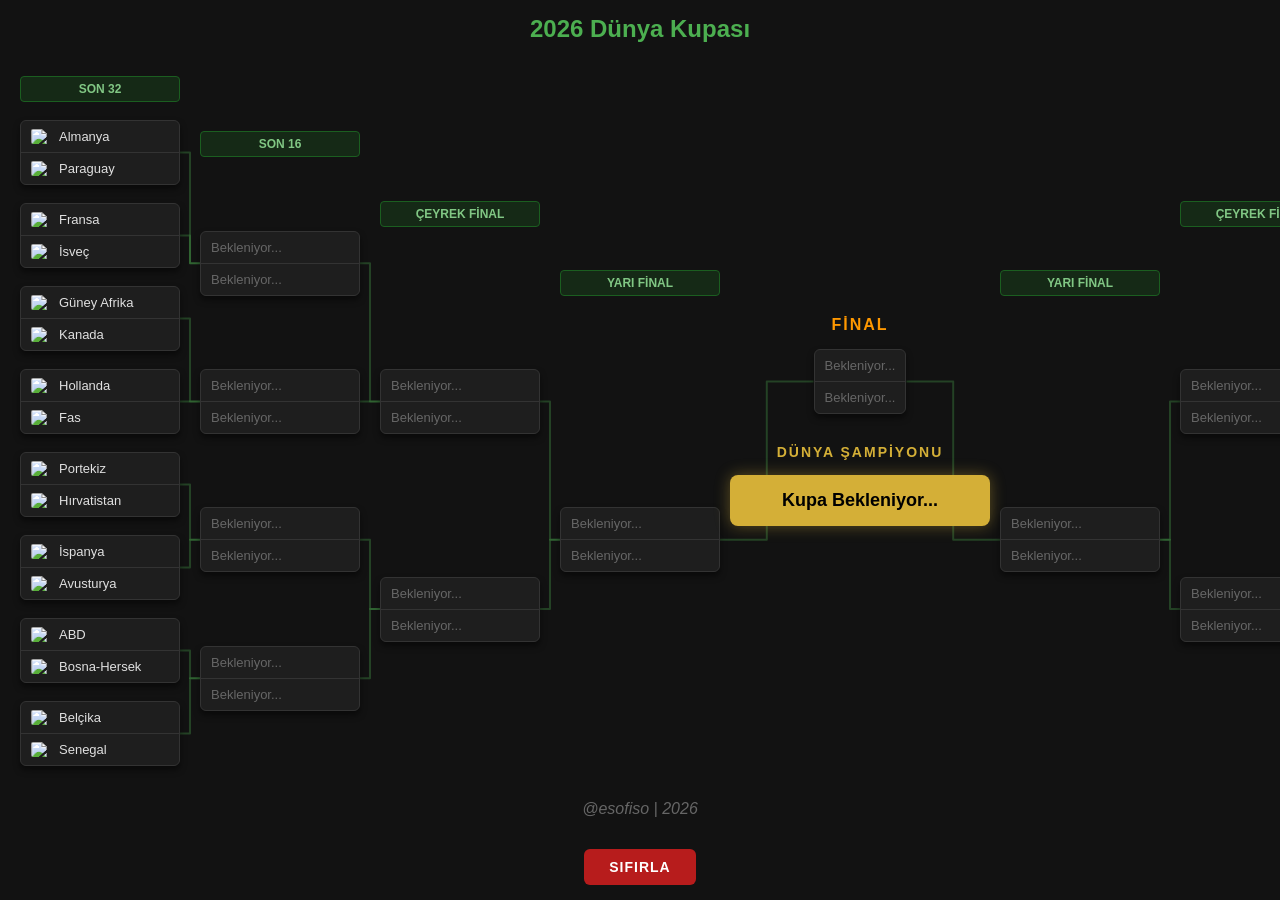
==== index.html @ 363aee72 "Rename agac.html to index.html" ====
<!DOCTYPE html>
<html lang="tr">
<head>
    <meta charset="UTF-8">
    <meta name="viewport" content="width=device-width, initial-scale=1.0">
    <title>2026 Dünya Kupası Tahmin Aracı</title>
    <style>
        :root {
            --bg-color: #121212;
            --text-color: #e0e0e0;
            --match-bg: #1e1e1e;
            --match-border: #333;
            --hover-bg: #2c3e50;
            --header-bg: #1b5e20;
            --header-text: #81c784;
            --champion-bg: #d4af37;
            --champion-text: #000;
        }

        body {
            font-family: 'Segoe UI', Tahoma, Geneva, Verdana, sans-serif;
            background-color: var(--bg-color);
            color: var(--text-color);
            margin: 0;
            padding: 15px 20px;
            box-sizing: border-box;
            display: flex;
            flex-direction: column;
            align-items: center;
            height: 100vh; /* Tam ekran yüksekliği */
            overflow: hidden; /* Kaydırma çubuklarını iptal eder */
        }

        h1 {
            color: #4caf50;
            text-align: center;
            margin: 0 0 15px 0;
            font-size: 24px;
            flex-shrink: 0;
        }

        .tournament-wrapper {
            position: relative;
            display: flex;
            justify-content: space-between;
            align-items: stretch;
            width: 100%;
            max-width: 1600px;
            gap: 15px;
            flex: 1; /* Kalan tüm yüksekliği kaplar */
            min-height: 0; 
        }

        /* Çizgiler için SVG arkaplanı */
        #lines-svg {
            position: absolute;
            top: 0;
            left: 0;
            width: 100%;
            height: 100%;
            pointer-events: none;
            z-index: 0;
        }

        .bracket-side {
            display: flex;
            flex: 1;
            gap: 20px;
            z-index: 1;
        }

        .bracket-side.right {
            flex-direction: row-reverse;
        }

        .center-stage {
            display: flex;
            flex-direction: column;
            justify-content: center;
            align-items: center;
            min-width: 260px;
            padding: 0 10px;
            z-index: 1;
        }

        .round {
            display: flex;
            flex-direction: column;
            justify-content: space-evenly; /* Maçların aralarını eşit açarak tam ekrana yayar */
            height: 100%;
            flex: 1;
            min-width: 160px;
        }

        .round-title {
            text-align: center;
            font-size: 12px;
            font-weight: bold;
            color: var(--header-text);
            padding: 5px;
            background-color: rgba(27, 94, 32, 0.3);
            border-radius: 4px;
            border: 1px solid var(--header-bg);
            text-transform: uppercase;
            position: relative;
            z-index: 2;
            flex-shrink: 0;
        }

        .match {
            display: flex;
            flex-direction: column;
            background: var(--match-bg);
            border: 1px solid var(--match-border);
            border-radius: 6px;
            overflow: hidden;
            box-shadow: 0 4px 6px rgba(0,0,0,0.5);
            position: relative;
            z-index: 2;
        }

        .team {
            padding: 8px 10px;
            cursor: pointer;
            transition: all 0.2s;
            display: flex;
            align-items: center;
            border-bottom: 1px solid var(--match-border);
            font-size: 13px;
        }

        .team:last-child {
            border-bottom: none;
        }

        .team:hover:not(.winner) {
            background-color: var(--hover-bg);
        }

        .team.empty {
            color: #666;
            cursor: default;
        }

        .team.empty:hover {
            background-color: var(--match-bg);
        }

        .team.winner {
            background-color: #1b5e20;
            color: #ffffff;
            font-weight: bold;
        }

        .team.winner:hover {
            background-color: #2e7d32;
        }

        .flag {
            width: 20px;
            height: 15px;
            margin-right: 8px;
            border-radius: 2px;
            object-fit: cover;
        }

        .final-title {
            text-align: center;
            font-weight: bold;
            margin-bottom: 15px;
            font-size: 16px;
            text-transform: uppercase;
            letter-spacing: 2px;
            color: #ff9800;
        }

        .champion-container {
            text-align: center;
            margin-top: 30px;
            width: 100%;
        }

        .champion {
            padding: 15px;
            font-size: 18px;
            font-weight: bold;
            border-radius: 8px;
            display: flex;
            align-items: center;
            justify-content: center;
            transition: all 0.3s ease;
            background-color: var(--champion-bg);
            color: var(--champion-text);
            box-shadow: 0 0 15px rgba(212, 175, 55, 0.4);
        }

        .champion .flag {
            width: 28px;
            height: 20px;
            margin-right: 10px;
        }

        .reset-btn {
            margin-top: 15px;
            padding: 10px 25px;
            font-size: 14px;
            background-color: #b71c1c;
            color: white;
            border: none;
            border-radius: 6px;
            cursor: pointer;
            transition: background 0.2s;
            text-transform: uppercase;
            font-weight: bold;
            letter-spacing: 1px;
            z-index: 2;
            flex-shrink: 0;
        }

        .reset-btn:hover { background-color: #d32f2f; }
    </style>
</head>
<body>

    <h1>2026 Dünya Kupası</h1>

    <div class="tournament-wrapper">
        <svg id="lines-svg"></svg>
        <div id="tournament" style="display: flex; width: 100%; justify-content: space-between; height: 100%;">
            </div>
    </div>    
    
<footer>
    <p style="color: #666; font-style: italic;">@esofiso | 2026</p>
</footer>

    <button class="reset-btn" onclick="initBracket()">Sıfırla</button>

    <script>
        const leftInitial = [
            [{name: "Almanya", code: "de"}, {name: "Paraguay", code: "py"}],
            [{name: "Fransa", code: "fr"}, {name: "İsveç", code: "se"}],
            [{name: "Güney Afrika", code: "za"}, {name: "Kanada", code: "ca"}],
            [{name: "Hollanda", code: "nl"}, {name: "Fas", code: "ma"}],
            [{name: "Portekiz", code: "pt"}, {name: "Hırvatistan", code: "hr"}],
            [{name: "İspanya", code: "es"}, {name: "Avusturya", code: "at"}],
            [{name: "ABD", code: "us"}, {name: "Bosna-Hersek", code: "ba"}],
            [{name: "Belçika", code: "be"}, {name: "Senegal", code: "sn"}]
        ];

        const rightInitial = [
            [{name: "Brezilya", code: "br"}, {name: "Japonya", code: "jp"}],
            [{name: "Fildişi Sahili", code: "ci"}, {name: "Norveç", code: "no"}],
            [{name: "Meksika", code: "mx"}, {name: "Ekvador", code: "ec"}],
            [{name: "İngiltere", code: "gb-eng"}, {name: "Kongo DC", code: "cd"}],
            [{name: "Arjantin", code: "ar"}, {name: "Yeşil Burun Ad.", code: "cv"}],
            [{name: "Avustralya", code: "au"}, {name: "Mısır", code: "eg"}],
            [{name: "İsviçre", code: "ch"}, {name: "Cezayir", code: "dz"}],
            [{name: "Kolombiya", code: "co"}, {name: "Gana", code: "gh"}]
        ];

        let state = { 
            left: [], right: [], 
            final: [null, null], 
            champion: null
        };
        
        const roundNames = ["Son 32", "Son 16", "Çeyrek Final", "Yarı Final"];

        function createEmptyRounds(initialData) {
            let rounds = [initialData];
            let matchCount = initialData.length;
            while (matchCount > 1) {
                matchCount /= 2;
                rounds.push(Array.from({ length: matchCount }, () => [null, null]));
            }
            return rounds;
        }

        function initBracket() {
            state.left = createEmptyRounds(leftInitial);
            state.right = createEmptyRounds(rightInitial);
            state.final = [null, null];
            state.champion = null;
            render();
        }

        function getFlagImg(code) {
            if (!code) return '';
            return `<img src="https://flagcdn.com/w40/${code}.png" class="flag" alt="flag">`;
        }

        function isWinner(team, roundIndex, matchIndex, side) {
            if (!team) return false;
            if (side === 'final') return state.champion && state.champion.code === team.code;
            
            if (roundIndex === 3) { 
                const slot = side === 'left' ? 0 : 1;
                return state.final[slot] && state.final[slot].code === team.code;
            }
            const nextMatch = Math.floor(matchIndex / 2);
            const nextSlot = matchIndex % 2;
            const advancedTeam = state[side][roundIndex + 1][nextMatch][nextSlot];
            return advancedTeam && advancedTeam.code === team.code;
        }

        function advanceTeam(side, roundIndex, matchIndex, teamIndex) {
            const team = state[side][roundIndex][matchIndex][teamIndex];
            if (!team) return;

            if (roundIndex === 3) { 
                state.final[side === 'left' ? 0 : 1] = team;
                if (state.champion && state.champion.code !== team.code) state.champion = null; 
            } else {
                const nextMatch = Math.floor(matchIndex / 2);
                const nextSlot = matchIndex % 2;
                const oldTeam = state[side][roundIndex + 1][nextMatch][nextSlot];
                
                state[side][roundIndex + 1][nextMatch][nextSlot] = team;
                
                if (oldTeam && oldTeam.code !== team.code) {
                    removeTeamFromLaterRounds(side, roundIndex + 1, nextMatch, oldTeam.code);
                }
            }
            render();
        }

        function advanceToChampion(teamIndex) {
            const team = state.final[teamIndex];
            if (!team) return;
            state.champion = team;
            render();
        }

        function removeTeamFromLaterRounds(side, startRound, startMatch, teamCode) {
            let currMatch = startMatch;
            for (let r = startRound; r <= 3; r++) {
                if (r === 3) {
                    const finalSlot = side === 'left' ? 0 : 1;
                    if (state.final[finalSlot] && state.final[finalSlot].code === teamCode) {
                        state.final[finalSlot] = null;
                        if (state.champion && state.champion.code === teamCode) state.champion = null;
                    }
                } else {
                    const nextMatch = Math.floor(currMatch / 2);
                    const nextSlot = currMatch % 2;
                    if (state[side][r + 1][nextMatch][nextSlot] && state[side][r + 1][nextMatch][nextSlot].code === teamCode) {
                        state[side][r + 1][nextMatch][nextSlot] = null;
                    }
                    currMatch = nextMatch;
                }
            }
        }

        function createMatchHTML(match, roundIndex, matchIndex, side) {
            let html = `<div class="match" id="match-${side}-${roundIndex}-${matchIndex}">`;
            match.forEach((team, teamIndex) => {
                const isEmpty = !team;
                const winClass = isWinner(team, roundIndex, matchIndex, side) ? 'winner' : '';
                
                let clickAction = '';
                if (!isEmpty) {
                    if (side === 'final') clickAction = `onclick="advanceToChampion(${teamIndex})"`;
                    else clickAction = `onclick="advanceTeam('${side}', ${roundIndex}, ${matchIndex}, ${teamIndex})"`;
                }
                
                html += `
                    <div class="team ${isEmpty ? 'empty' : ''} ${winClass}" ${clickAction}>
                        ${isEmpty ? '' : getFlagImg(team.code)}
                        ${isEmpty ? 'Bekleniyor...' : team.name}
                    </div>
                `;
            });
            html += `</div>`;
            return html;
        }

        function renderSide(sideName) {
            const sideData = state[sideName];
            let html = `<div class="bracket-side ${sideName}">`;
            
            sideData.forEach((round, roundIndex) => {
                html += `<div class="round">
                            <div class="round-title">${roundNames[roundIndex]}</div>`;
                round.forEach((match, matchIndex) => {
                    html += createMatchHTML(match, roundIndex, matchIndex, sideName);
                });
                html += `</div>`;
            });
            html += `</div>`;
            return html;
        }

        function renderCenter() {
            let html = `<div class="center-stage">
                <div class="final-title">FİNAL</div>
                ${createMatchHTML(state.final, null, null, 'final')}
                <div class="champion-container">
                    <div class="final-title" style="color: #d4af37; font-size: 14px; margin-top:0;">DÜNYA ŞAMPİYONU</div>
                    <div class="champion">
                        ${state.champion ? getFlagImg(state.champion.code) + state.champion.name : 'Kupa Bekleniyor...'}
                    </div>
                </div>
            </div>`;
            return html;
        }

        function drawLines() {
            const svg = document.getElementById('lines-svg');
            svg.innerHTML = '';
            let paths = '';
            const svgRect = svg.getBoundingClientRect();

            const drawPath = (el1, el2, direction) => {
                if (!el1 || !el2) return;
                const r1 = el1.getBoundingClientRect();
                const r2 = el2.getBoundingClientRect();

                const y1 = r1.top + r1.height / 2 - svgRect.top;
                const y2 = r2.top + r2.height / 2 - svgRect.top;
                let x1, x2;

                if (direction === 'right') {
                    x1 = r1.right - svgRect.left;
                    x2 = r2.left - svgRect.left;
                } else {
                    x1 = r1.left - svgRect.left;
                    x2 = r2.right - svgRect.left;
                }

                const midX = (x1 + x2) / 2;
                paths += `<path d="M ${x1} ${y1} L ${midX} ${y1} L ${midX} ${y2} L ${x2} ${y2}" 
                                stroke="#4caf50" stroke-width="2" fill="none" stroke-opacity="0.3" stroke-linejoin="round" />`;
            };

            for (let r = 0; r < 3; r++) {
                for (let m = 0; m < state.left[r].length; m++) {
                    let el1 = document.getElementById(`match-left-${r}-${m}`);
                    let el2 = document.getElementById(`match-left-${r+1}-${Math.floor(m/2)}`);
                    drawPath(el1, el2, 'right');
                }
            }
            drawPath(document.getElementById('match-left-3-0'), document.getElementById('match-final-null-null'), 'right');

            for (let r = 0; r < 3; r++) {
                for (let m = 0; m < state.right[r].length; m++) {
                    let el1 = document.getElementById(`match-right-${r}-${m}`);
                    let el2 = document.getElementById(`match-right-${r+1}-${Math.floor(m/2)}`);
                    drawPath(el1, el2, 'left');
                }
            }
            drawPath(document.getElementById('match-right-3-0'), document.getElementById('match-final-null-null'), 'left');

            svg.innerHTML = paths;
        }

        function render() {
            const container = document.getElementById('tournament');
            container.innerHTML = renderSide('left') + renderCenter() + renderSide('right');
            requestAnimationFrame(() => { drawLines(); });
        }

        window.addEventListener('resize', drawLines);

        initBracket();
    </script>
</body>
</html>
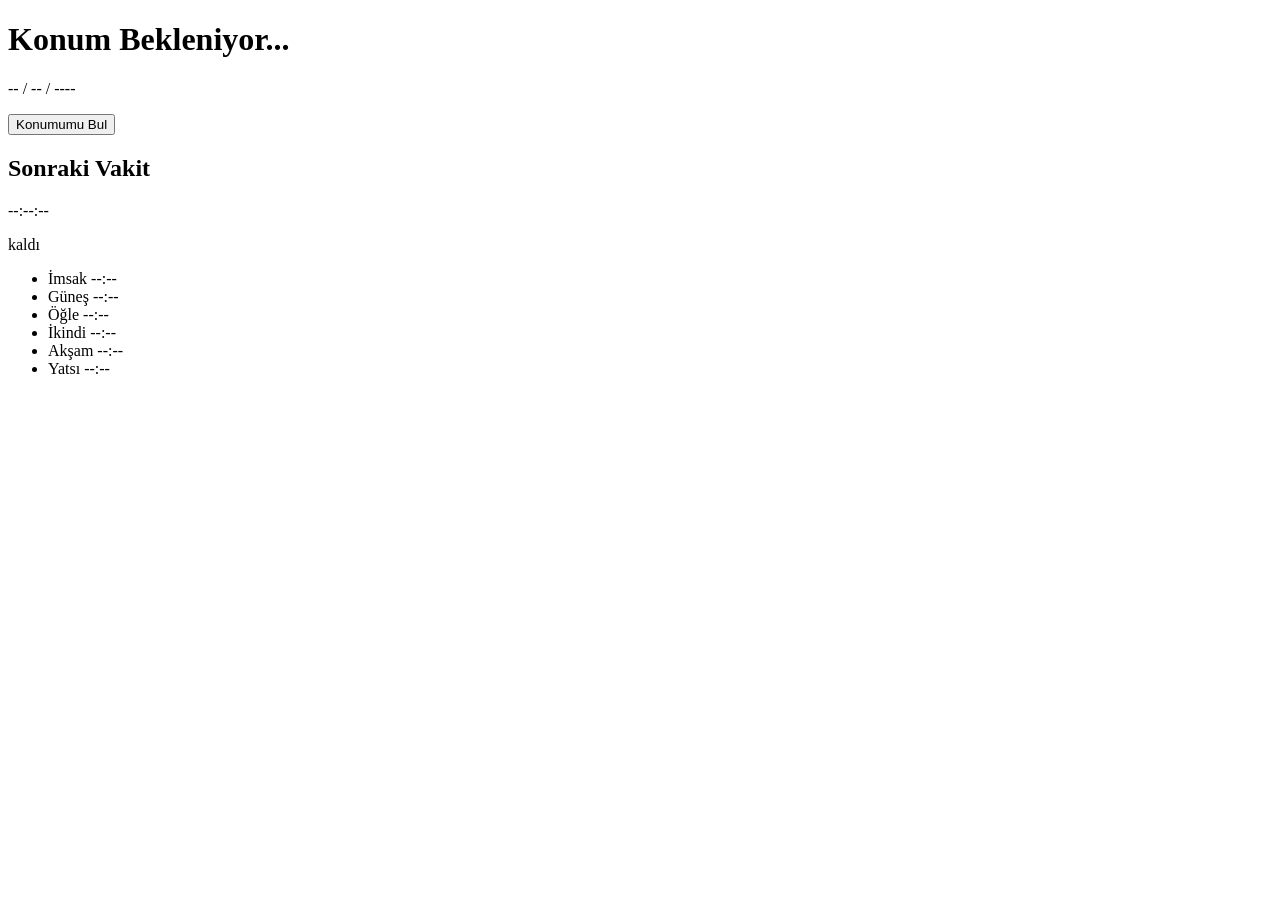
==== commit 2226c327: "Update index.html" ====
--- a/index.html
+++ b/index.html
@@ -3,466 +3,60 @@
 <head>
     <meta charset="UTF-8">
     <meta name="viewport" content="width=device-width, initial-scale=1.0">
-    <title>2026 Dünya Kupası Tahmin Aracı</title>
-    <style>
-        :root {
-            --bg-color: #121212;
-            --text-color: #e0e0e0;
-            --match-bg: #1e1e1e;
-            --match-border: #333;
-            --hover-bg: #2c3e50;
-            --header-bg: #1b5e20;
-            --header-text: #81c784;
-            --champion-bg: #d4af37;
-            --champion-text: #000;
-        }
-
-        body {
-            font-family: 'Segoe UI', Tahoma, Geneva, Verdana, sans-serif;
-            background-color: var(--bg-color);
-            color: var(--text-color);
-            margin: 0;
-            padding: 15px 20px;
-            box-sizing: border-box;
-            display: flex;
-            flex-direction: column;
-            align-items: center;
-            height: 100vh; /* Tam ekran yüksekliği */
-            overflow: hidden; /* Kaydırma çubuklarını iptal eder */
-        }
-
-        h1 {
-            color: #4caf50;
-            text-align: center;
-            margin: 0 0 15px 0;
-            font-size: 24px;
-            flex-shrink: 0;
-        }
-
-        .tournament-wrapper {
-            position: relative;
-            display: flex;
-            justify-content: space-between;
-            align-items: stretch;
-            width: 100%;
-            max-width: 1600px;
-            gap: 15px;
-            flex: 1; /* Kalan tüm yüksekliği kaplar */
-            min-height: 0; 
-        }
-
-        /* Çizgiler için SVG arkaplanı */
-        #lines-svg {
-            position: absolute;
-            top: 0;
-            left: 0;
-            width: 100%;
-            height: 100%;
-            pointer-events: none;
-            z-index: 0;
-        }
-
-        .bracket-side {
-            display: flex;
-            flex: 1;
-            gap: 20px;
-            z-index: 1;
-        }
-
-        .bracket-side.right {
-            flex-direction: row-reverse;
-        }
-
-        .center-stage {
-            display: flex;
-            flex-direction: column;
-            justify-content: center;
-            align-items: center;
-            min-width: 260px;
-            padding: 0 10px;
-            z-index: 1;
-        }
-
-        .round {
-            display: flex;
-            flex-direction: column;
-            justify-content: space-evenly; /* Maçların aralarını eşit açarak tam ekrana yayar */
-            height: 100%;
-            flex: 1;
-            min-width: 160px;
-        }
-
-        .round-title {
-            text-align: center;
-            font-size: 12px;
-            font-weight: bold;
-            color: var(--header-text);
-            padding: 5px;
-            background-color: rgba(27, 94, 32, 0.3);
-            border-radius: 4px;
-            border: 1px solid var(--header-bg);
-            text-transform: uppercase;
-            position: relative;
-            z-index: 2;
-            flex-shrink: 0;
-        }
-
-        .match {
-            display: flex;
-            flex-direction: column;
-            background: var(--match-bg);
-            border: 1px solid var(--match-border);
-            border-radius: 6px;
-            overflow: hidden;
-            box-shadow: 0 4px 6px rgba(0,0,0,0.5);
-            position: relative;
-            z-index: 2;
-        }
-
-        .team {
-            padding: 8px 10px;
-            cursor: pointer;
-            transition: all 0.2s;
-            display: flex;
-            align-items: center;
-            border-bottom: 1px solid var(--match-border);
-            font-size: 13px;
-        }
-
-        .team:last-child {
-            border-bottom: none;
-        }
-
-        .team:hover:not(.winner) {
-            background-color: var(--hover-bg);
-        }
-
-        .team.empty {
-            color: #666;
-            cursor: default;
-        }
-
-        .team.empty:hover {
-            background-color: var(--match-bg);
-        }
-
-        .team.winner {
-            background-color: #1b5e20;
-            color: #ffffff;
-            font-weight: bold;
-        }
-
-        .team.winner:hover {
-            background-color: #2e7d32;
-        }
-
-        .flag {
-            width: 20px;
-            height: 15px;
-            margin-right: 8px;
-            border-radius: 2px;
-            object-fit: cover;
-        }
-
-        .final-title {
-            text-align: center;
-            font-weight: bold;
-            margin-bottom: 15px;
-            font-size: 16px;
-            text-transform: uppercase;
-            letter-spacing: 2px;
-            color: #ff9800;
-        }
-
-        .champion-container {
-            text-align: center;
-            margin-top: 30px;
-            width: 100%;
-        }
-
-        .champion {
-            padding: 15px;
-            font-size: 18px;
-            font-weight: bold;
-            border-radius: 8px;
-            display: flex;
-            align-items: center;
-            justify-content: center;
-            transition: all 0.3s ease;
-            background-color: var(--champion-bg);
-            color: var(--champion-text);
-            box-shadow: 0 0 15px rgba(212, 175, 55, 0.4);
-        }
-
-        .champion .flag {
-            width: 28px;
-            height: 20px;
-            margin-right: 10px;
-        }
-
-        .reset-btn {
-            margin-top: 15px;
-            padding: 10px 25px;
-            font-size: 14px;
-            background-color: #b71c1c;
-            color: white;
-            border: none;
-            border-radius: 6px;
-            cursor: pointer;
-            transition: background 0.2s;
-            text-transform: uppercase;
-            font-weight: bold;
-            letter-spacing: 1px;
-            z-index: 2;
-            flex-shrink: 0;
-        }
-
-        .reset-btn:hover { background-color: #d32f2f; }
-    </style>
+    <title>Namaz Vakitleri & Geri Sayım</title>
+    
+    <link href="https://fonts.googleapis.com/css2?family=Inter:wght@300;400;600;700&display=swap" rel="stylesheet">
+    
+    <link rel="stylesheet" href="style.css">
 </head>
 <body>
+    <main class="container">
+        
+        <header class="header-section">
+            <h1 id="location-text">Konum Bekleniyor...</h1>
+            <p id="date-text">-- / -- / ----</p>
+            <button id="get-location-btn" class="btn-primary">Konumumu Bul</button>
+        </header>
 
-    <h1>2026 Dünya Kupası</h1>
+        <section class="countdown-section">
+            <h2 id="next-prayer-name">Sonraki Vakit</h2>
+            <div class="countdown-timer" id="countdown-timer">
+                --:--:--
+            </div>
+            <p class="kalan-sure-etiketi">kaldı</p>
+        </section>
 
-    <div class="tournament-wrapper">
-        <svg id="lines-svg"></svg>
-        <div id="tournament" style="display: flex; width: 100%; justify-content: space-between; height: 100%;">
-            </div>
-    </div>    
-    
-<footer>
-    <p style="color: #666; font-style: italic;">@esofiso | 2026</p>
-</footer>
+        <section class="times-section">
+            <ul class="times-list" id="times-list">
+                <li class="time-card" id="card-imsak">
+                    <span class="vakit-adi">İmsak</span>
+                    <span class="vakit-saati" id="time-imsak">--:--</span>
+                </li>
+                <li class="time-card" id="card-gunes">
+                    <span class="vakit-adi">Güneş</span>
+                    <span class="vakit-saati" id="time-gunes">--:--</span>
+                </li>
+                <li class="time-card" id="card-ogle">
+                    <span class="vakit-adi">Öğle</span>
+                    <span class="vakit-saati" id="time-ogle">--:--</span>
+                </li>
+                <li class="time-card" id="card-ikindi">
+                    <span class="vakit-adi">İkindi</span>
+                    <span class="vakit-saati" id="time-ikindi">--:--</span>
+                </li>
+                <li class="time-card" id="card-aksam">
+                    <span class="vakit-adi">Akşam</span>
+                    <span class="vakit-saati" id="time-aksam">--:--</span>
+                </li>
+                <li class="time-card" id="card-yatsi">
+                    <span class="vakit-adi">Yatsı</span>
+                    <span class="vakit-saati" id="time-yatsi">--:--</span>
+                </li>
+            </ul>
+        </section>
+        
+    </main>
 
-    <button class="reset-btn" onclick="initBracket()">Sıfırla</button>
-
-    <script>
-        const leftInitial = [
-            [{name: "Almanya", code: "de"}, {name: "Paraguay", code: "py"}],
-            [{name: "Fransa", code: "fr"}, {name: "İsveç", code: "se"}],
-            [{name: "Güney Afrika", code: "za"}, {name: "Kanada", code: "ca"}],
-            [{name: "Hollanda", code: "nl"}, {name: "Fas", code: "ma"}],
-            [{name: "Portekiz", code: "pt"}, {name: "Hırvatistan", code: "hr"}],
-            [{name: "İspanya", code: "es"}, {name: "Avusturya", code: "at"}],
-            [{name: "ABD", code: "us"}, {name: "Bosna-Hersek", code: "ba"}],
-            [{name: "Belçika", code: "be"}, {name: "Senegal", code: "sn"}]
-        ];
-
-        const rightInitial = [
-            [{name: "Brezilya", code: "br"}, {name: "Japonya", code: "jp"}],
-            [{name: "Fildişi Sahili", code: "ci"}, {name: "Norveç", code: "no"}],
-            [{name: "Meksika", code: "mx"}, {name: "Ekvador", code: "ec"}],
-            [{name: "İngiltere", code: "gb-eng"}, {name: "Kongo DC", code: "cd"}],
-            [{name: "Arjantin", code: "ar"}, {name: "Yeşil Burun Ad.", code: "cv"}],
-            [{name: "Avustralya", code: "au"}, {name: "Mısır", code: "eg"}],
-            [{name: "İsviçre", code: "ch"}, {name: "Cezayir", code: "dz"}],
-            [{name: "Kolombiya", code: "co"}, {name: "Gana", code: "gh"}]
-        ];
-
-        let state = { 
-            left: [], right: [], 
-            final: [null, null], 
-            champion: null
-        };
-        
-        const roundNames = ["Son 32", "Son 16", "Çeyrek Final", "Yarı Final"];
-
-        function createEmptyRounds(initialData) {
-            let rounds = [initialData];
-            let matchCount = initialData.length;
-            while (matchCount > 1) {
-                matchCount /= 2;
-                rounds.push(Array.from({ length: matchCount }, () => [null, null]));
-            }
-            return rounds;
-        }
-
-        function initBracket() {
-            state.left = createEmptyRounds(leftInitial);
-            state.right = createEmptyRounds(rightInitial);
-            state.final = [null, null];
-            state.champion = null;
-            render();
-        }
-
-        function getFlagImg(code) {
-            if (!code) return '';
-            return `<img src="https://flagcdn.com/w40/${code}.png" class="flag" alt="flag">`;
-        }
-
-        function isWinner(team, roundIndex, matchIndex, side) {
-            if (!team) return false;
-            if (side === 'final') return state.champion && state.champion.code === team.code;
-            
-            if (roundIndex === 3) { 
-                const slot = side === 'left' ? 0 : 1;
-                return state.final[slot] && state.final[slot].code === team.code;
-            }
-            const nextMatch = Math.floor(matchIndex / 2);
-            const nextSlot = matchIndex % 2;
-            const advancedTeam = state[side][roundIndex + 1][nextMatch][nextSlot];
-            return advancedTeam && advancedTeam.code === team.code;
-        }
-
-        function advanceTeam(side, roundIndex, matchIndex, teamIndex) {
-            const team = state[side][roundIndex][matchIndex][teamIndex];
-            if (!team) return;
-
-            if (roundIndex === 3) { 
-                state.final[side === 'left' ? 0 : 1] = team;
-                if (state.champion && state.champion.code !== team.code) state.champion = null; 
-            } else {
-                const nextMatch = Math.floor(matchIndex / 2);
-                const nextSlot = matchIndex % 2;
-                const oldTeam = state[side][roundIndex + 1][nextMatch][nextSlot];
-                
-                state[side][roundIndex + 1][nextMatch][nextSlot] = team;
-                
-                if (oldTeam && oldTeam.code !== team.code) {
-                    removeTeamFromLaterRounds(side, roundIndex + 1, nextMatch, oldTeam.code);
-                }
-            }
-            render();
-        }
-
-        function advanceToChampion(teamIndex) {
-            const team = state.final[teamIndex];
-            if (!team) return;
-            state.champion = team;
-            render();
-        }
-
-        function removeTeamFromLaterRounds(side, startRound, startMatch, teamCode) {
-            let currMatch = startMatch;
-            for (let r = startRound; r <= 3; r++) {
-                if (r === 3) {
-                    const finalSlot = side === 'left' ? 0 : 1;
-                    if (state.final[finalSlot] && state.final[finalSlot].code === teamCode) {
-                        state.final[finalSlot] = null;
-                        if (state.champion && state.champion.code === teamCode) state.champion = null;
-                    }
-                } else {
-                    const nextMatch = Math.floor(currMatch / 2);
-                    const nextSlot = currMatch % 2;
-                    if (state[side][r + 1][nextMatch][nextSlot] && state[side][r + 1][nextMatch][nextSlot].code === teamCode) {
-                        state[side][r + 1][nextMatch][nextSlot] = null;
-                    }
-                    currMatch = nextMatch;
-                }
-            }
-        }
-
-        function createMatchHTML(match, roundIndex, matchIndex, side) {
-            let html = `<div class="match" id="match-${side}-${roundIndex}-${matchIndex}">`;
-            match.forEach((team, teamIndex) => {
-                const isEmpty = !team;
-                const winClass = isWinner(team, roundIndex, matchIndex, side) ? 'winner' : '';
-                
-                let clickAction = '';
-                if (!isEmpty) {
-                    if (side === 'final') clickAction = `onclick="advanceToChampion(${teamIndex})"`;
-                    else clickAction = `onclick="advanceTeam('${side}', ${roundIndex}, ${matchIndex}, ${teamIndex})"`;
-                }
-                
-                html += `
-                    <div class="team ${isEmpty ? 'empty' : ''} ${winClass}" ${clickAction}>
-                        ${isEmpty ? '' : getFlagImg(team.code)}
-                        ${isEmpty ? 'Bekleniyor...' : team.name}
-                    </div>
-                `;
-            });
-            html += `</div>`;
-            return html;
-        }
-
-        function renderSide(sideName) {
-            const sideData = state[sideName];
-            let html = `<div class="bracket-side ${sideName}">`;
-            
-            sideData.forEach((round, roundIndex) => {
-                html += `<div class="round">
-                            <div class="round-title">${roundNames[roundIndex]}</div>`;
-                round.forEach((match, matchIndex) => {
-                    html += createMatchHTML(match, roundIndex, matchIndex, sideName);
-                });
-                html += `</div>`;
-            });
-            html += `</div>`;
-            return html;
-        }
-
-        function renderCenter() {
-            let html = `<div class="center-stage">
-                <div class="final-title">FİNAL</div>
-                ${createMatchHTML(state.final, null, null, 'final')}
-                <div class="champion-container">
-                    <div class="final-title" style="color: #d4af37; font-size: 14px; margin-top:0;">DÜNYA ŞAMPİYONU</div>
-                    <div class="champion">
-                        ${state.champion ? getFlagImg(state.champion.code) + state.champion.name : 'Kupa Bekleniyor...'}
-                    </div>
-                </div>
-            </div>`;
-            return html;
-        }
-
-        function drawLines() {
-            const svg = document.getElementById('lines-svg');
-            svg.innerHTML = '';
-            let paths = '';
-            const svgRect = svg.getBoundingClientRect();
-
-            const drawPath = (el1, el2, direction) => {
-                if (!el1 || !el2) return;
-                const r1 = el1.getBoundingClientRect();
-                const r2 = el2.getBoundingClientRect();
-
-                const y1 = r1.top + r1.height / 2 - svgRect.top;
-                const y2 = r2.top + r2.height / 2 - svgRect.top;
-                let x1, x2;
-
-                if (direction === 'right') {
-                    x1 = r1.right - svgRect.left;
-                    x2 = r2.left - svgRect.left;
-                } else {
-                    x1 = r1.left - svgRect.left;
-                    x2 = r2.right - svgRect.left;
-                }
-
-                const midX = (x1 + x2) / 2;
-                paths += `<path d="M ${x1} ${y1} L ${midX} ${y1} L ${midX} ${y2} L ${x2} ${y2}" 
-                                stroke="#4caf50" stroke-width="2" fill="none" stroke-opacity="0.3" stroke-linejoin="round" />`;
-            };
-
-            for (let r = 0; r < 3; r++) {
-                for (let m = 0; m < state.left[r].length; m++) {
-                    let el1 = document.getElementById(`match-left-${r}-${m}`);
-                    let el2 = document.getElementById(`match-left-${r+1}-${Math.floor(m/2)}`);
-                    drawPath(el1, el2, 'right');
-                }
-            }
-            drawPath(document.getElementById('match-left-3-0'), document.getElementById('match-final-null-null'), 'right');
-
-            for (let r = 0; r < 3; r++) {
-                for (let m = 0; m < state.right[r].length; m++) {
-                    let el1 = document.getElementById(`match-right-${r}-${m}`);
-                    let el2 = document.getElementById(`match-right-${r+1}-${Math.floor(m/2)}`);
-                    drawPath(el1, el2, 'left');
-                }
-            }
-            drawPath(document.getElementById('match-right-3-0'), document.getElementById('match-final-null-null'), 'left');
-
-            svg.innerHTML = paths;
-        }
-
-        function render() {
-            const container = document.getElementById('tournament');
-            container.innerHTML = renderSide('left') + renderCenter() + renderSide('right');
-            requestAnimationFrame(() => { drawLines(); });
-        }
-
-        window.addEventListener('resize', drawLines);
-
-        initBracket();
-    </script>
+    <script src="app.js"></script>
 </body>
 </html>
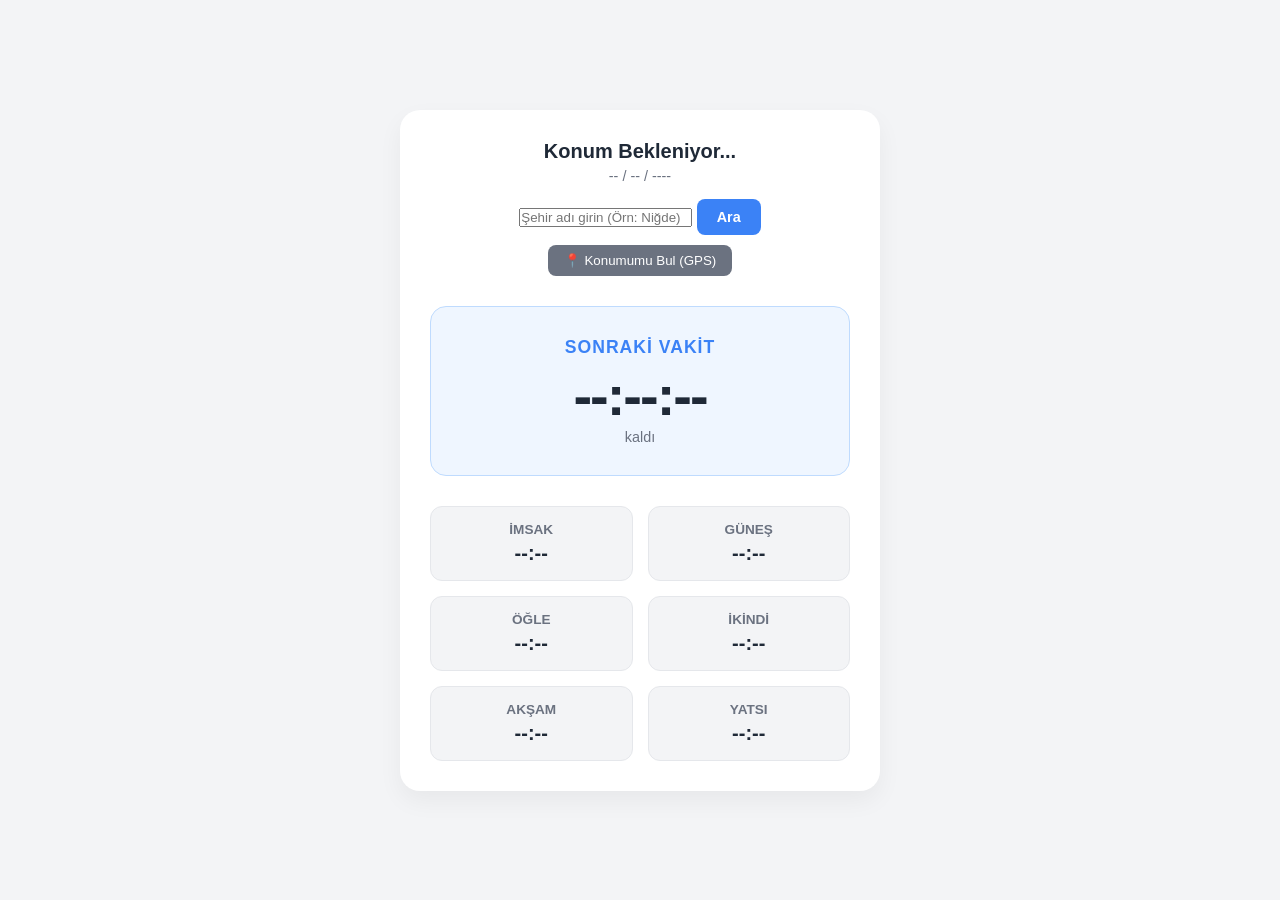
==== commit 16d0c86b: "Update index.html" ====
--- a/index.html
+++ b/index.html
@@ -15,7 +15,12 @@
         <header class="header-section">
             <h1 id="location-text">Konum Bekleniyor...</h1>
             <p id="date-text">-- / -- / ----</p>
-            <button id="get-location-btn" class="btn-primary">Konumumu Bul</button>
+            
+            <div class="search-box">
+                <input type="text" id="city-input" placeholder="Şehir adı girin (Örn: Niğde)">
+                <button id="search-btn" class="btn-primary">Ara</button>
+            </div>
+            <button id="get-location-btn" class="btn-secondary" style="margin-top: 10px; background: #6b7280; color: white; border: none; padding: 8px 16px; border-radius: 8px; cursor: pointer;">📍 Konumumu Bul (GPS)</button>
         </header>
 
         <section class="countdown-section">
--- a/style.css
+++ b/style.css
@@ -0,0 +1,169 @@
+/* --- RENK PALETİ VE DEĞİŞKENLER --- */
+:root {
+    --bg-color: #f3f4f6;          /* Arka plan rengi (Açık gri) */
+    --card-bg: #ffffff;           /* Ana kart rengi (Beyaz) */
+    --text-main: #1f2937;         /* Ana metin rengi (Koyu gri/siyah) */
+    --text-muted: #6b7280;        /* Pasif metin rengi (Orta gri) */
+    --primary-color: #3b82f6;     /* Vurgu rengi (Mavi) */
+    --primary-hover: #2563eb;     /* Buton üzerine gelinceki mavi */
+    --border-color: #e5e7eb;      /* Kenarlık rengi */
+    --highlight-bg: #eff6ff;      /* Geri sayım alanı arka planı (Açık mavi) */
+}
+
+/* --- GENEL SIFIRLAMA (RESET) --- */
+* {
+    margin: 0;
+    padding: 0;
+    box-sizing: border-box;
+}
+
+body {
+    font-family: 'Inter', sans-serif;
+    background-color: var(--bg-color);
+    color: var(--text-main);
+    display: flex;
+    justify-content: center;
+    align-items: center;
+    min-height: 100vh;
+    padding: 20px;
+}
+
+/* --- ANA KONTEYNER --- */
+.container {
+    background-color: var(--card-bg);
+    width: 100%;
+    max-width: 480px; /* Mobilden tablet boyutuna kadar ideal genişlik */
+    padding: 30px;
+    border-radius: 20px;
+    box-shadow: 0 10px 25px rgba(0, 0, 0, 0.05); /* Modern, hafif bir gölge */
+}
+
+/* --- ÜST KISIM (HEADER) --- */
+.header-section {
+    text-align: center;
+    margin-bottom: 30px;
+}
+
+#location-text {
+    font-size: 1.25rem;
+    font-weight: 700;
+    margin-bottom: 5px;
+}
+
+#date-text {
+    color: var(--text-muted);
+    font-size: 0.9rem;
+    margin-bottom: 15px;
+}
+
+.btn-primary {
+    background-color: var(--primary-color);
+    color: white;
+    border: none;
+    padding: 10px 20px;
+    border-radius: 8px;
+    font-size: 0.9rem;
+    font-weight: 600;
+    cursor: pointer;
+    transition: background-color 0.2s ease;
+}
+
+.btn-primary:hover {
+    background-color: var(--primary-hover);
+}
+
+/* --- GERİ SAYIM ALANI (ODAK NOKTASI) --- */
+.countdown-section {
+    text-align: center;
+    background-color: var(--highlight-bg);
+    padding: 30px 20px;
+    border-radius: 16px;
+    margin-bottom: 30px;
+    border: 1px solid #bfdbfe;
+}
+
+#next-prayer-name {
+    font-size: 1.1rem;
+    color: var(--primary-color);
+    font-weight: 600;
+    margin-bottom: 10px;
+    text-transform: uppercase;
+    letter-spacing: 1px;
+}
+
+.countdown-timer {
+    font-size: 3.5rem; /* Büyük ve dikkat çekici boyut */
+    font-weight: 700;
+    letter-spacing: -2px;
+    color: var(--text-main);
+    line-height: 1;
+    margin-bottom: 5px;
+    /* font-variant-numeric: Sayıların saniye değiştikçe sağa sola titremesini engeller */
+    font-variant-numeric: tabular-nums; 
+}
+
+.kalan-sure-etiketi {
+    color: var(--text-muted);
+    font-size: 0.9rem;
+}
+
+/* --- VAKİTLER LİSTESİ --- */
+.times-section {
+    margin-top: 20px;
+}
+
+.times-list {
+    list-style: none;
+    display: grid;
+    grid-template-columns: 1fr 1fr; /* İki sütunlu ızgara yapısı */
+    gap: 15px;
+}
+
+.time-card {
+    background-color: var(--bg-color);
+    padding: 15px;
+    border-radius: 12px;
+    display: flex;
+    flex-direction: column;
+    align-items: center;
+    border: 1px solid var(--border-color);
+    transition: transform 0.2s ease, border-color 0.2s ease;
+}
+
+/* Kartın üzerine gelince hafifçe yukarı kalkma efekti */
+.time-card:hover {
+    transform: translateY(-2px);
+}
+
+/* JavaScript ile o anki vaktin kartına eklenecek 'active' sınıfı */
+.time-card.active {
+    border-color: var(--primary-color);
+    background-color: var(--highlight-bg);
+    box-shadow: 0 4px 12px rgba(59, 130, 246, 0.15);
+}
+
+.vakit-adi {
+    color: var(--text-muted);
+    font-size: 0.85rem;
+    font-weight: 600;
+    text-transform: uppercase;
+    margin-bottom: 5px;
+}
+
+.vakit-saati {
+    font-size: 1.25rem;
+    font-weight: 700;
+    color: var(--text-main);
+}
+
+/* --- MOBİL UYUM (RESPONSIVE) --- */
+@media (max-width: 400px) {
+    .times-list {
+        /* Çok küçük ekranlarda kartları tek sütuna düşür */
+        grid-template-columns: 1fr; 
+    }
+    
+    .countdown-timer {
+        font-size: 2.8rem; /* Mobilde sayacı biraz küçült */
+    }
+}
